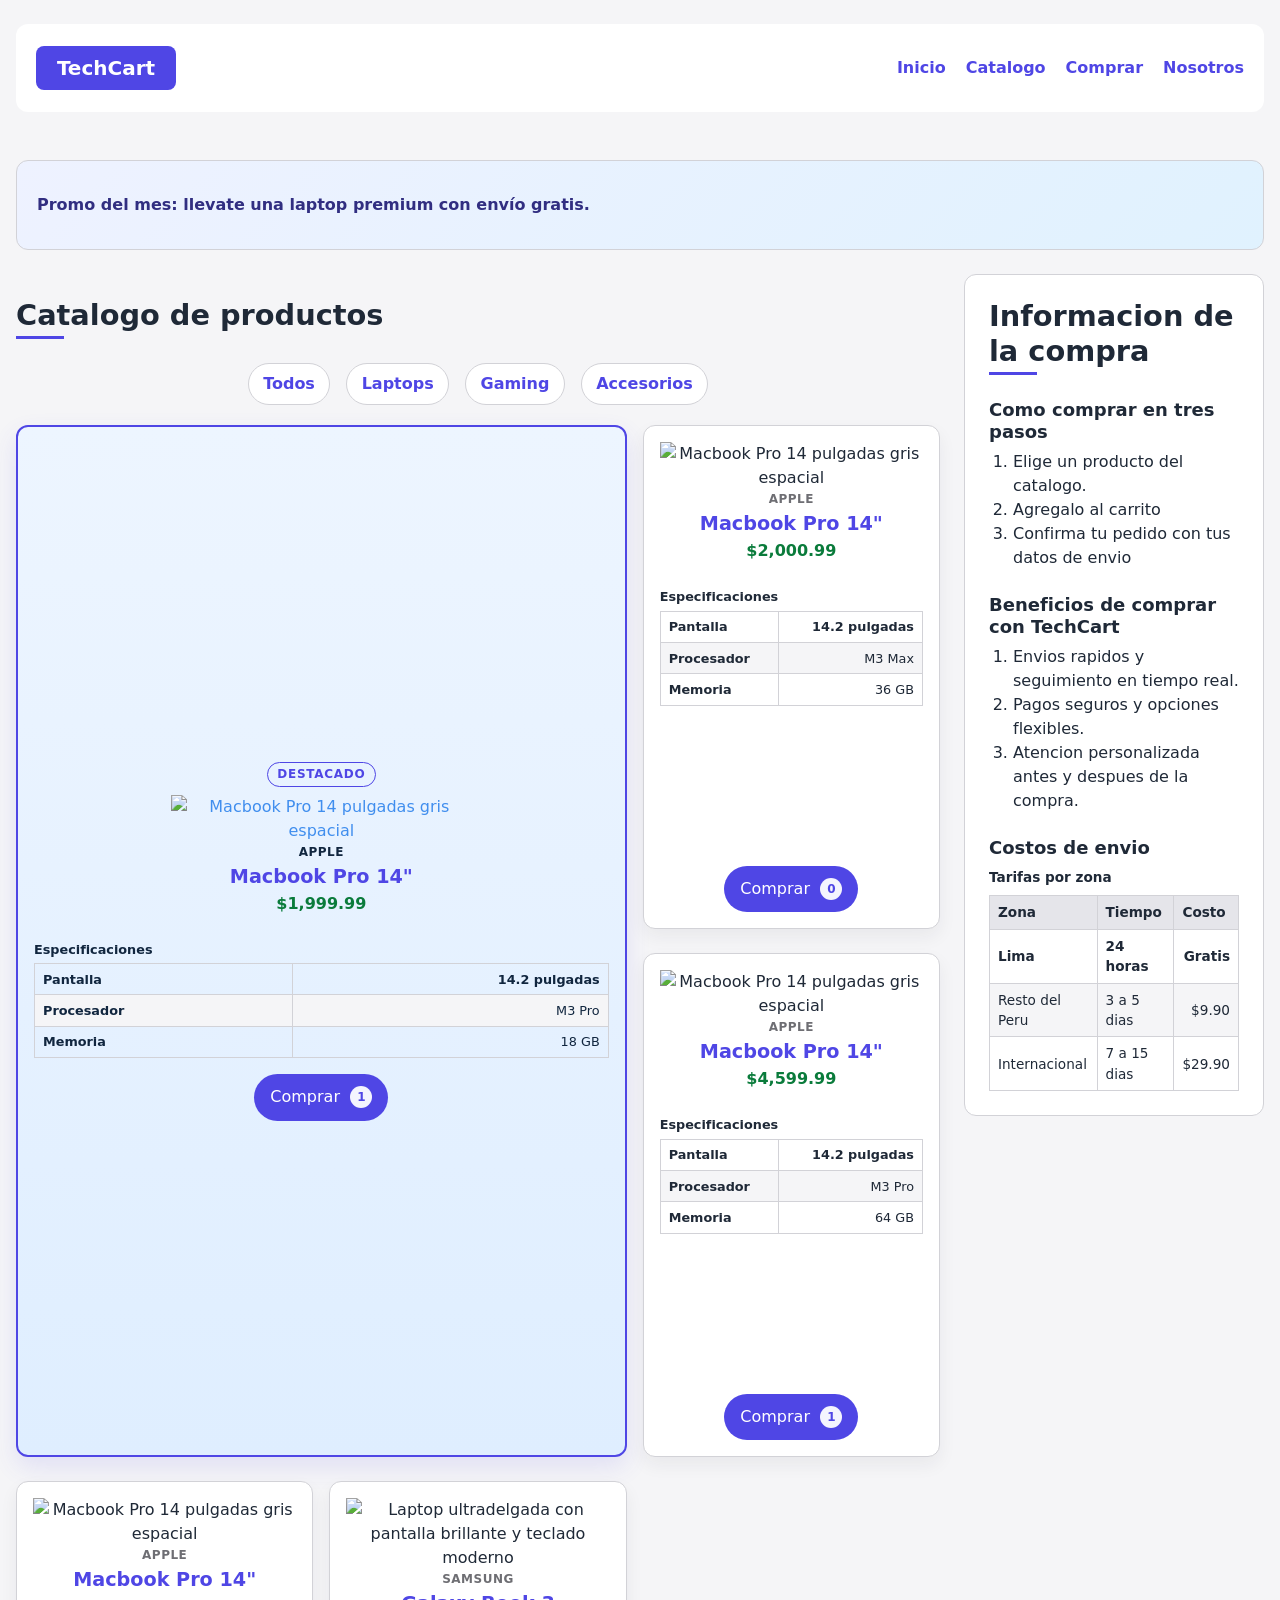
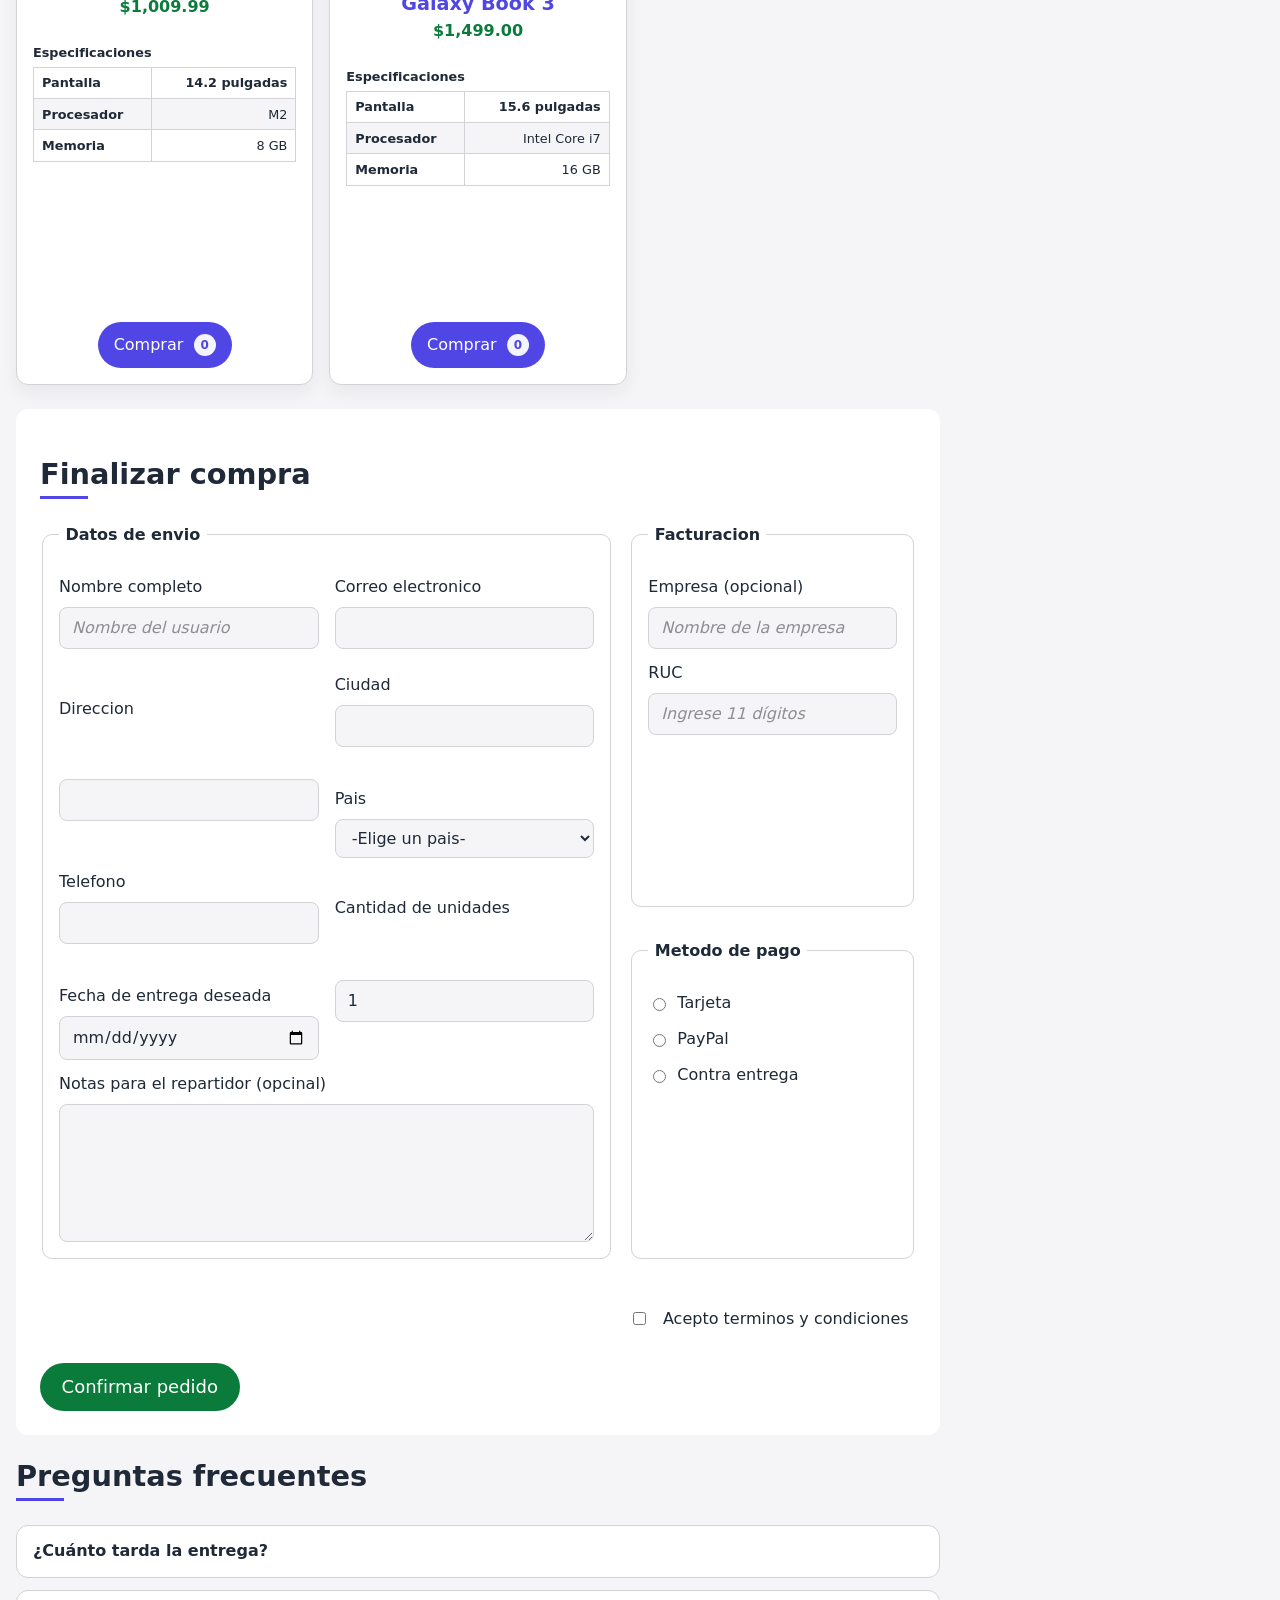
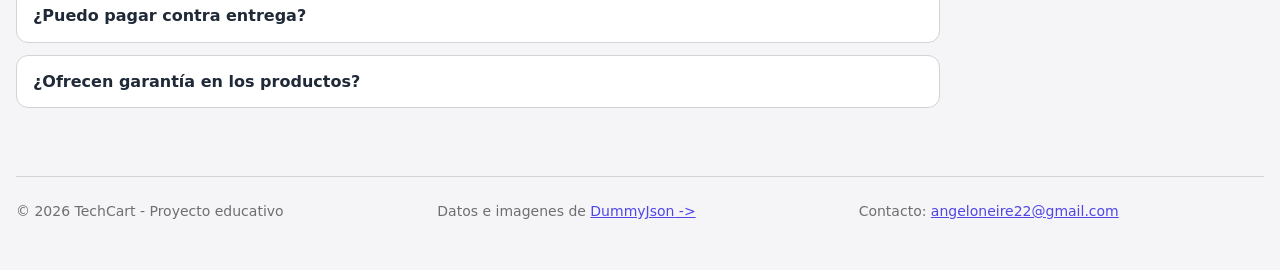
==== index.html @ 9864bbbe "Segundo cambio de Yair" ====
<!DOCTYPE html> <!--html v5-->
<html lang="es">
<head>
    <meta charset="UTF-8"/>
    <meta name="viewport" content="width=device-width, initial-scale=1.0"/>
    <title>TechCart - Tienda electrónica</title>
    <link rel="stylesheet" href="./css/styles.css">
</head>
<body>
    <!-- ENCABEZADO -->
    <header>
        <h1>TechCart</h1>
        <nav aria-label="Principal">
            <ul>
                <li><a href="index.html">Inicio</a></li>
                <li><a href="#catalogo">Catalogo</a></li>
                <li><a href="#compra">Comprar</a></li>
                <li><a href="nosotros.html">Nosotros</a></li>
            </ul>
        </nav>
    </header>

    <section class="promo" aria-label="Promoción">
        <p>Promo del mes: llevate una laptop premium con envío gratis.</p>
    </section>

    <!-- CONTENIDO PRINCIPAL -->
    <main>
        <section id="catalogo">
            <h2>Catalogo de productos</h2>
            <nav class="categorias" aria-label="Categorías del catálogo">
                <ul>
                    <li><a href="#">Todos</a></li>
                    <li><a href="#">Laptops</a></li>
                    <li><a href="#">Gaming</a></li>
                    <li><a href="#">Accesorios</a></li>
                </ul>
            </nav>
            <div class="productos">
                <article class="destacado">
                    <figure>
                        <img src="https://www.appleperu.pe/wp-content/uploads/macbook-pro-retina.jpg" alt="Macbook Pro 14 pulgadas gris espacial" width="200"/>
                        <figcaption>Apple</figcaption>
                    </figure>
                    <h3 class="titulo">Macbook Pro 14"</h3>
                    <p><strong>$1,999.99</strong></p>
                    <table class="especificaciones">
                        <caption>Especificaciones</caption>
                        <tbody>
                            <tr><th scope="row">Pantalla</th><td>14.2 pulgadas</td></tr>
                            <tr><th scope="row">Procesador</th><td>M3 Pro</td></tr>
                            <tr><th scope="row">Memoria</th><td>18 GB</td></tr>
                        </tbody>
                    </table>
                    <button type="button" class="comprar-btn"><span>Comprar</span><span class="contador" aria-label="Cantidad de productos">1</span></button>
                </article>
                <article>
                    <figure>
                        <img src="https://encrypted-tbn1.gstatic.com/shopping?q=tbn:ANd9GcS1eCKck5yyiDW08v0Uuzc-LssM4iJC3ttkPCbGSW-JpuJpH_OtZoalXeRYyit1DX0tDM9PaF0aedQP_PSy8K1kUc2Un-b1pr0I8YTPaokJFTWsc5nwQYzluZwKWMaS0CKHa9SD7XUSLw&usqp=CAc" alt="Macbook Pro 14 pulgadas gris espacial" width="200"/>
                        <figcaption>Apple</figcaption>
                    </figure>
                    <h3 class="titulo">Macbook Pro 14"</h3>
                    <p><strong>$2,000.99</strong></p>
                    <table class="especificaciones">
                        <caption>Especificaciones</caption>
                        <tbody>
                            <tr><th scope="row">Pantalla</th><td>14.2 pulgadas</td></tr>
                            <tr><th scope="row">Procesador</th><td>M3 Max</td></tr>
                            <tr><th scope="row">Memoria</th><td>36 GB</td></tr>
                        </tbody>
                    </table>
                    <button type="button" class="comprar-btn"><span>Comprar</span><span class="contador" aria-label="Cantidad de productos">0</span></button>
                </article>
                <article>
                    <figure>
                        <img src="https://cdsassets.apple.com/live/SZLF0YNV/images/sp/111902_mbp14-silver2.png" alt="Macbook Pro 14 pulgadas gris espacial" width="200"/>
                        <figcaption>Apple</figcaption>
                    </figure>
                    <h3 class="titulo">Macbook Pro 14"</h3>
                    <p><strong>$4,599.99</strong></p>
                    <table class="especificaciones">
                        <caption>Especificaciones</caption>
                        <tbody>
                            <tr><th scope="row">Pantalla</th><td>14.2 pulgadas</td></tr>
                            <tr><th scope="row">Procesador</th><td>M3 Pro</td></tr>
                            <tr><th scope="row">Memoria</th><td>64 GB</td></tr>
                        </tbody>
                    </table>
                    <button type="button" class="comprar-btn"><span>Comprar</span><span class="contador" aria-label="Cantidad de productos">1</span></button>
                </article>
                <article>
                    <figure>
                        <img src="https://www.appleperu.pe/wp-content/uploads/1990-1.jpg" alt="Macbook Pro 14 pulgadas gris espacial" width="200"/>
                        <figcaption>Apple</figcaption>
                    </figure>
                    <h3 class="titulo">Macbook Pro 14"</h3>
                    <p><strong>$1,009.99</strong></p>
                    <table class="especificaciones">
                        <caption>Especificaciones</caption>
                        <tbody>
                            <tr><th scope="row">Pantalla</th><td>14.2 pulgadas</td></tr>
                            <tr><th scope="row">Procesador</th><td>M2</td></tr>
                            <tr><th scope="row">Memoria</th><td>8 GB</td></tr>
                        </tbody>
                    </table>
                    <button type="button" class="comprar-btn"><span>Comprar</span><span class="contador" aria-label="Cantidad de productos">0</span></button>
                </article>

                <article>
                    <figure>
                        <img src="https://images.unsplash.com/photo-1517336714731-489689fd1ca8?auto=format&fit=crop&w=800&q=80" alt="Laptop ultradelgada con pantalla brillante y teclado moderno" width="200"/>
                        <figcaption>Samsung</figcaption>
                    </figure>
                    <h3 class="titulo">Galaxy Book 3</h3>
                    <p><strong>$1,499.00</strong></p>
                    <table class="especificaciones">
                        <caption>Especificaciones</caption>
                        <tbody>
                            <tr><th scope="row">Pantalla</th><td>15.6 pulgadas</td></tr>
                            <tr><th scope="row">Procesador</th><td>Intel Core i7</td></tr>
                            <tr><th scope="row">Memoria</th><td>16 GB</td></tr>
                        </tbody>
                    </table>
                    <button type="button" class="comprar-btn"><span>Comprar</span><span class="contador" aria-label="Cantidad de productos">0</span></button>
                </article>
            </div>
        </section>
        <section id="compra">
            <h2>Finalizar compra</h2>
            <form action="">
                <fieldset class="envio">
                    <legend>Datos de envio</legend>
                    <p>
                        <label for="nombre">Nombre completo</label><br/>
                        <input type="text" id="nombre" name="nombre" required minlength="3" autocomplete="name" placeholder="Nombre del usuario">
                    </p>
                    <p>
                        <label for="email">Correo electronico</label><br/>
                        <input type="email" id="email" name="email" required autocomplete="email">
                    </p>
                    <p>
                        <label for="direccion">Direccion</label><br/>
                        <input type="text" id="direccion" name="direccion" required minlength="5" autocomplete="address-line1">
                    </p>
                    <div class="fila">
                        <p>
                            <label for="ciudad">Ciudad</label><br/>
                            <input type="text" id="ciudad" name="ciudad" list="ciudades" required autocomplete="address-level2">
                            <datalist id="ciudades">
                                <option value="Lima"></option>
                                <option value="Bogota"></option>
                                <option value="Ciudade de Mexico"></option>
                                <option value="Buenos Aires"></option>
                                <option value="Madrid"></option>
                            </datalist>
                        </p>
                        <p>
                            <label for="pais">Pais</label><br/>
                            <select name="pais" id="pais" required>
                                <option value="">-Elige un pais-</option>
                                <optgroup label="América">
                                    <option value="pe">Peru</option>
                                    <option value="co">Colombia</option>
                                    <option value="mx">Mexico</option>
                                    <option value="ar">Argentina</option>
                                </optgroup>
                                <optgroup label="Europa">
                                    <option value="es">Espana</option>
                                </optgroup>
                            </select>
                        </p>
                    </div>
                    <div class="fila">
                        <p>
                            <label for="telefono">Telefono</label><br/>
                            <input type="tel" id="telefono" pattern="[0-9]{7,}" title="Solo numeros, al menos 7 digitos" autocomplete="tel">
                        </p>
                        <p>
                            <label for="fecha">Fecha de entrega deseada</label><br/>
                            <input type="date" id="fecha" name="fecha">
                        </p>
                    </div>
                    <p>
                        <label for="cantidad">Cantidad de unidades</label>
                        <input type="number" id="cantidad" name="cantidad" min="1" max="10" step="1" value="1" required>
                    </p>
                    <p class="campo-ancho">
                        <label for="notas">Notas para el repartidor (opcinal)</label>
                        <textarea name="notas" id="notas" rows="5" maxlength="200"></textarea>
                    </p>
                </fieldset>

                <fieldset>
                    <legend>Facturacion</legend>
                    <p>
                        <label for="empresa">Empresa (opcional)</label><br/>
                        <input type="text" id="empresa" name="empresa" placeholder="Nombre de la empresa">
                    </p>
                    <p>
                        <label for="ruc">RUC</label><br/>
                        <input type="text" id="ruc" name="ruc" pattern="[0-9]{11}" title="El RUC debe tener 11 dígitos" inputmode="numeric" placeholder="Ingrese 11 dígitos">
                    </p>
                </fieldset>

                <fieldset>
                    <legend>Metodo de pago</legend>
                    <p>
                        <input type="radio" id="pago-tarjeta" name="pago" value="tarjeta" required>
                        <label for="pago-tarjeta">Tarjeta</label>
                    </p>
                    <p>
                        <input type="radio" id="pago-paypal" name="pago" value="paypal">
                        <label for="pago-paypal">PayPal</label>
                    </p>
                    <p>
                        <input type="radio" id="pago-contra" name="pago" value="contraentrega">
                        <label for="pago-contra">Contra entrega</label>
                    </p>
                </fieldset>
                <p>
                    <input type="checkbox" id="terminos" name="terminos" required>
                    <label for="terminos">Acepto terminos y condiciones</label>
                </p>
                <button type="submit">Confirmar pedido</button>
            </form>
        </section>

        <section id="faq" aria-labelledby="faq-titulo">
            <h2 id="faq-titulo">Preguntas frecuentes</h2>
            <details>
                <summary>¿Cuánto tarda la entrega?</summary>
                <p>En Lima, la entrega suele realizarse en 24 a 48 horas hábiles; en provincias, el tiempo puede variar entre 3 y 7 días según la zona.</p>
            </details>
            <details>
                <summary>¿Puedo pagar contra entrega?</summary>
                <p>Sí, el pago contra entrega está disponible para determinadas zonas y montos, siempre que la compra cumpla con nuestras condiciones de seguridad.</p>
            </details>
            <details>
                <summary>¿Ofrecen garantía en los productos?</summary>
                <p>Todos nuestros productos cuentan con garantía del fabricante y, en algunos casos, una cobertura adicional del vendedor según el modelo.</p>
            </details>
        </section>
    </main>
    <aside>
        <h2>Informacion de la compra</h2>
        <h3>Como comprar en tres pasos</h3>
        <ol>
            <li>Elige un producto del catalogo.</li>
            <li>Agregalo al carrito</li>
            <li>Confirma tu pedido con tus datos de envio</li>
        </ol>

        <h3>Beneficios de comprar con TechCart</h3>
        <ol>
            <li>Envios rapidos y seguimiento en tiempo real.</li>
            <li>Pagos seguros y opciones flexibles.</li>
            <li>Atencion personalizada antes y despues de la compra.</li>
        </ol>

        <h3>Costos de envio</h3>
        <table>
            <caption>Tarifas por zona</caption>
            <thead>
                <tr>
                    <th>Zona</th>
                    <th>Tiempo</th>
                    <th>Costo</th>
                </tr>
            </thead>
            <tbody>
                <tr>
                    <td>Lima</td>
                    <td>24 horas</td>
                    <td>Gratis</td>
                </tr>
                <tr>
                    <td>Resto del Peru</td>
                    <td>3 a 5 dias</td>
                    <td>$9.90</td>
                </tr>
                <tr>
                    <td>Internacional</td>
                    <td>7 a 15 dias</td>
                    <td>$29.90</td>
                </tr>
            </tbody>
        </table>
    </aside>
    <!-- Footer -->
    <footer class="site-footer">
        <div class="footer-brand">
            <p>&copy; 2026 TechCart - Proyecto educativo</p>
        </div>
        <div class="footer-links">
            <p>Datos e imagenes de <a href="https://dummyjson.com" target="_blank" rel="noopener">DummyJson</a></p>
        </div>
        <div class="footer-contact">
            <address>Contacto: <a href="mailto:angeloneire22@gmail.com">angeloneire22@gmail.com</a></address>
        </div>
    </footer>
</body>
</html>
---- css/styles.css ----
:root{
    color-scheme: light dark;

    --marca: #4f46e5;   /* color de acento propio */
    --sobre-marca: #fff;
    --exito: hsl(146 85% 26%);
    --error: #c0392b;
    --fondo: #f5f5f7;
    --fondo-suave: #e5e5ea;
    --tarjeta: #fff;
    --resalte: #1d1d1f;
    --texto: #1f2937;
    --texto-suave: #6e6e73;
    --borde: #d2d2d7;

    --radio: 12px;
    --espacio: 1rem;
    --fuente : system-ui, -apple-system, "Segoe UI", Roboto, san-serif;
}
@media (prefers-color-scheme: dark) {
    :root{
        --marca: #7c7cff;
        --sobre-marca: #0b1220;
        --exito: #30d158;
        --error : #ff8b5e;
        --fondo: #111114;
        --fondo-suave: #2c2c2e;
        --tarjeta : #1d1d1f;
        --resalte: #0e2439;
        --texto: #f5f5f7;
        --texto-suave: #a1a1a6;
        --borde: #3a3a3c;
    }
}
/* TIPO */
header{
    display: flex;
    flex-direction: column;
    align-items: center;
    background-color: var(--tarjeta);
    padding: 1rem 1.25rem;
    border-radius: 12px;
    margin-bottom: 1.5rem;
    gap: 16px;
}
/* id ? no, clase ? no, selector -> Si, tenemos header-h1 */
header h1 {
    display: flex;
    flex-flow: row wrap;
    justify-content: center;
    align-items: center ;
    width: 140px;
    height: 44px;
    background-color: var(--marca);
    color: var(--sobre-marca);
    border-radius: 8px;
    font-size: 20px;
    margin: 0;
}
aside{
    display: flex;
    flex-direction: column;
    align-items: stretch;
    gap: 8px;
    background-color: var(--tarjeta);
    border: 1px solid var(--borde);
    border-radius: 12px;
    padding: 1.5rem;
    overflow-x: auto;
}
aside h2, aside h3, aside ol {margin: 0;}
aside h3 {margin-top: 16px;}
/* aside h2::after {
    margin-left: auto;
    margin-right: auto;
} */
aside ol{
    padding-left: 1.5rem;
}
aside table{
    font-size: 0.85rem;
}
aside th, aside td{
    padding: 6px 8px;
}
table{
    width: 100%;
    border-collapse: collapse;
    caption-side: top;
}
.especificaciones {
    margin-top: 0.75rem;
    font-size: 0.8rem;
}
.especificaciones caption {
    text-align: left;
    margin-bottom: 0.25rem;
}
.especificaciones th,
.especificaciones td {
    padding: 0.35rem 0.5rem;
}
.especificaciones th {
    width: 45%;
    background-color: transparent;
}
caption{
    font-weight: 600;
    text-align: left;
    margin-bottom: 0.5rem;
}
tr:first-child td {
    font-weight: 700;
}
 td:last-child {
    text-align: right;
}
th, td {
    border: 1px solid var(--borde);
    padding: 0.5rem 0.75rem;
    text-align: left;
}
th {
    background-color: var(--fondo-suave);
}
body {
    font-family: system-ui, -apple-system, "Segoe UI", Roboto, san-serif;
    line-height: 1.5;
    color: var(--texto);
    background-color: var(--fondo);
    box-sizing: border-box;
    max-width: 1100px;
    margin-inline: auto; 
    padding: var(--espacio);
    display: grid;
    grid-template-columns: minmax(0, 1fr);
    grid-template-areas: 
        "cabecera"
        "promo"
        "contenido"
        "lateral"
        "pie";
    grid-auto-rows: auto auto 1fr auto auto;
    gap: 24px;
    min-height: 100vh;
}
/* id -> clase -> etiqueta (1) */
h1 { color: var(--marca); font-size: 2.2rem;} 
h2{ font-size: clamp(1.4rem, 1rem + 1.2vw, 1.8rem);}
h2::after{
    content: "";
    display: block;
    width: 3rem;
    height: 3px;
    background-color: var(--marca);
    margin-top: 0.25rem;
}
h3{font-size: 1.125rem;}
#catalogo h3 { color: #2c3e50; }
#catalogo .titulo { font-size: 1.2rem; color: var(--marca); }
h1,h2,h3 {line-height: 1.2;} 
figcaption{
    font-size: 0.75rem; 
    font-weight: 600;
    color: rgb(110, 110, 115);
    text-transform: uppercase;
    letter-spacing: 0.04em;
}
article{
    /* 0 : no crece, 0 : no se enconge, 200px de base */
    /* flex: 0 0 200px;  */
    display: flex;
    flex-direction: column;
    text-align: center; 
    background-color: var(--tarjeta);
    border: 1px solid var(--borde);
    border-radius: 12px;
    padding: 1rem;
    min-height: 470px;
    transition: transform 0.25s ease, box-shadow 0.25s ease, border-color 0.25s ease;
    box-shadow: 0 8px 18px rgba(31, 41, 55, 0.06);
}
.categorias {
    margin-bottom: 1.25rem;
}
.categorias ul {
    list-style: none;
    padding: 0;
    margin: 0;
    display: flex;
    justify-content: center;
    align-items: center;
    flex-wrap: wrap;
    gap: 0.75rem 1rem;
}
.categorias li {
    display: flex;
}
.categorias a {
    text-decoration: none;
    background: var(--tarjeta);
    border: 1px solid var(--borde);
    border-radius: 999px;
    padding: 0.5rem 0.9rem;
    font-weight: 600;
}

article:not(.destacado):hover {
    transform: translateY(-4px);
    box-shadow: 0 14px 28px rgba(79, 70, 229, 0.12);
    border-color: rgba(79, 70, 229, 0.45);
}
article img {
    height: auto;
    aspect-ratio: 1;
    object-fit: contain;
}
article button {
    margin-top: auto;
    align-self: center;
}
article h3 {
    margin: 0.25rem 0;
}
article p {
    margin: 0 0 0.75rem;
}
a {color: var(--marca);}
strong {color : var(--exito);}
button{
    background-color: var(--marca);
    color: var(--sobre-marca);
    cursor: pointer;
    border: 0;
    border-radius: 999px;
    padding: 0.6em 1.2em;
    transition: transform 1s ease, filter 2s ease;
}
.comprar-btn {
    display: inline-flex;
    align-items: center;
    justify-content: center;
    gap: 0.65rem;
    padding: 0.7rem 1rem;
}
.comprar-btn .contador {
    width: 22px;
    height: 22px;
    border-radius: 50%;
    display: inline-flex;
    align-items: center;
    justify-content: center;
    background: rgba(255, 255, 255, 0.94);
    color: var(--marca);
    font-size: 0.75rem;
    font-weight: 700;
    line-height: 1;
    opacity: 1;
    visibility: visible;
    transform: scale(1);
    transition: opacity 0.2s ease, transform 0.2s ease, visibility 0.2s ease;
}
.comprar-btn .contador.visible {
    opacity: 1;
    visibility: visible;
    transform: scale(1.08);
}

/* ID */
#compra{
    background-color: var(--tarjeta);
    border-radius: 12px;
    padding: 1.5rem;
    margin-top: 24px;
}
#compra p {
    display: flex;
    flex-direction: row;
    gap: 8px;
    /* modifica el eje vertical */
    align-items: center;
    flex-wrap: wrap;
}
#compra br {
    display: none;
}
#compra fieldset label {
    flex: 0 0 180px;
}
.fila {
    display: flex;
    gap: 1rem;
    flex-wrap: wrap;
}
.fila > p {
    flex: 1 1 220px;
    margin: 0.75rem 0;
}
fieldset{
    --radio: 8px;
    border: 1px solid var(--borde);
    border-radius: 10px;
    padding: 1rem;
    margin-bottom: 1rem;
}
fieldset p{
    margin: 0.75rem 0;
}
fieldset p:last-child{
    margin-bottom: 0;
}
fieldset label {
    display: block;
}
input[type="radio"] + label,
input[type="checkbox"] + label {
    display: inline;
}
textarea {
    resize: vertical;
}
legend {
    font-weight: 600;
    padding: 0 0.4rem;
}
#compra input,
#compra select,
#compra textarea {
    flex: 0 1 320px;
    min-width: 0;
    padding: 0.5rem 0.75rem;
    border: 1px solid var(--borde);
    border-radius: var(--radio);
    background-color: var(--fondo);
    color: var(--texto);
}
#compra input[type="radio"], 
#compra input[type="checkbox"] {
    flex: 0 0 auto;
}
#compra[type="radio"] + label,
#compra [type="checkbox"] + label {
    margin-left: 0.35rem;
}
#compra input:user-invalid,
#compra select:user-invalid,
#compra textarea:user-invalid {
    border-color: var(--error);
}
/* DESCENDIENTE E HIJO DIRECTO */
nav > ul {
    list-style: none; 
    padding: 0; 
    display: flex;
    /* horizontal y 20 pixeles verticales gap : 10px 20px */
    gap: 20px; 
}

nav a {text-decoration: none; font-weight: 600;}
/* ATRIBUTO */
button[type="submit"]{background-color: var(--exito); font-size: 1.125rem;}


details {
    background-color: var(--tarjeta);
    border: 1px solid var(--borde);
    border-radius: 12px;
    padding: 0.85rem 1rem;
    margin-bottom: 0.75rem;
}
summary {
    cursor: pointer;
    font-weight: 600;
    list-style: none;
}
summary::-webkit-details-marker {
    display: none;
}
details p {
    margin: 0.75rem 0 0;
}

/* PSEUDO-CLASES */

nav a:hover{
    text-decoration: underline;
}
button:hover{
    filter: brightness(1.1);
}
tbody tr:nth-child(even) {
    background-color: var(--fondo);
}
tbody tr:hover{
    background-color: rgba(79, 70, 229, 0.08);
}
a:focus-visible,
button:focus-visible,
select:focus-visible,
input:focus-visible,
textarea:focus-visible{
    outline: 3px solid var(--marca);
    outline-offset: 2px;
}
button:hover,
button:focus-visible {
    filter: brightness(1.8);
    transform: translateY(10px);
}
button:active{
    transform: translateY(0) scale(1.25);
}
::placeholder { 
    color: #8e8e93;
    font-style: italic;
}
.destacado::before {
    content: "Destacado";
    align-self: center;
    display: inline-block;
    color: var(--marca);
    font-size: 0.75rem;
    font-weight: 700;
    text-transform: uppercase;
    letter-spacing: 0.06em;
    border: 1px solid var(--marca);
    border-radius: 999px;
    padding: 0.15rem 0.6rem;
    margin-bottom: 0.5rem;
}
a[target="_blank"]::after{
    content: " ->";
}

/* Herencia */
input, select, textarea, button{
    font: inherit
}
figure{
    margin: 0 0 0 0;
}

.destacado {
    background: linear-gradient(180deg, #edf5ff 0%, #dfeeff 100%);
    border-color: var(--marca);
    border-width: 2px;
    justify-content: center;
    color: #408eee;
    box-shadow: 0 10px 24px rgba(79, 70, 229, 0.12);
    min-height: 470px;
}
.destacado h3,
.destacado p,
.destacado th,
.destacado td,
.destacado caption,
.destacado figcaption {
    color: #11263f;
}
.destacado h3 {
    font-size: 1.35rem;
}
.destacado img {
    width: 100%;
    max-width: 300px;
}
.destacado button{
    margin-top: 16px;
    font-size: 1rem;
}
footer {
    display: flex;
    flex-wrap: wrap;
    align-items: flex-start;
    gap: 16px;
    margin-top: 2rem;
    padding: 1.5rem 0;
    border-top: 1px solid var(--borde);
    text-align: left;
    color: var(--texto-suave);
    font-size: 0.875rem;
}
.site-footer > div {
    flex: 1 1 200px;
}
footer p,
footer address {
    margin: 0;
}
footer address{
    font-style: normal;
}
.productos{
    display: grid;
    grid-template-columns: repeat(auto-fit, minmax(200px, 1fr));
    justify-items: stretch;
    gap: 24px 16px;
}
.destacado {
    grid-column: span 2;
}
@media (max-width: 64em) {
    .productos {
        grid-template-columns: repeat(2, minmax(180px, 1fr));
    }
}
@media (max-width: 42em) {
    .productos {
        grid-template-columns: 1fr;
    }
    .destacado {
        grid-column: auto;
    }
}
header{grid-area: cabecera;}
.promo{grid-area: promo; background: linear-gradient(135deg, #eef2ff, #e0f2fe); border: 1px solid var(--borde); border-radius: 12px; padding: 1rem 1.25rem; font-weight: 700; color: #312e81;}
main{grid-area: contenido;}
aside{grid-area: lateral; align-self: start;}
footer{grid-area: pie;}
.envio{
    display: grid;
    grid-template-columns: 1fr;
    gap: 0 16px;
}
#compra .envio label,
#compra .envio input,
#compra .envio select,
#compra .envio textarea {
    flex-basis: 100%;
}
.campo-ancho { 
    grid-column: 1/-1;
}

@media(min-width: 48em) {
    header {
        flex-direction: row;
        justify-content: space-between;
        align-items: center;
    }
    .productos {
        grid-auto-rows: 1fr;
        grid-template-columns: repeat(3, minmax(210px, 1fr));
    }
    .destacado,
    .col-2 {
        grid-column: span 2;
        grid-row: span 2;
    }
    .envio {
        grid-template-columns: 1fr 1fr;
    }
}
@media(min-width : 64em) {
    body {
        grid-template-columns: minmax(0, 1fr) 300px;
        grid-template-areas: 
        "cabecera cabecera"
        "promo promo"
        "contenido lateral"
        "pie pie";
        grid-template-rows: auto auto 1fr auto;
    }
    #compra form {
        display: grid;
        grid-template-columns: 2fr 1fr;
        gap: 1rem;
    }
    #compra .envio {
        grid-column: 1;
        grid-row: 1 / 3;
    }
    #compra form > fieldset:nth-of-type(2) {
        grid-column: 2;
    }
    #compra form > fieldset:nth-of-type(3) {
        grid-column: 2;
    }
    #compra form > p:last-of-type {
        grid-column: 2;
    }
    #compra form > button[type="submit"] {
        grid-column: 1 / -1;
        justify-self: start;
    }
    .site-footer {
        display: grid;
        grid-template-columns: repeat(3, minmax(0, 1fr));
        gap: 1rem;
    }
}
@media (max-width: 47.99em) {
    .site-footer {
        grid-template-columns: 1fr;
    }
}
@media (min-width: 75em) {
    body {
        max-width: 1280px;
    }
}
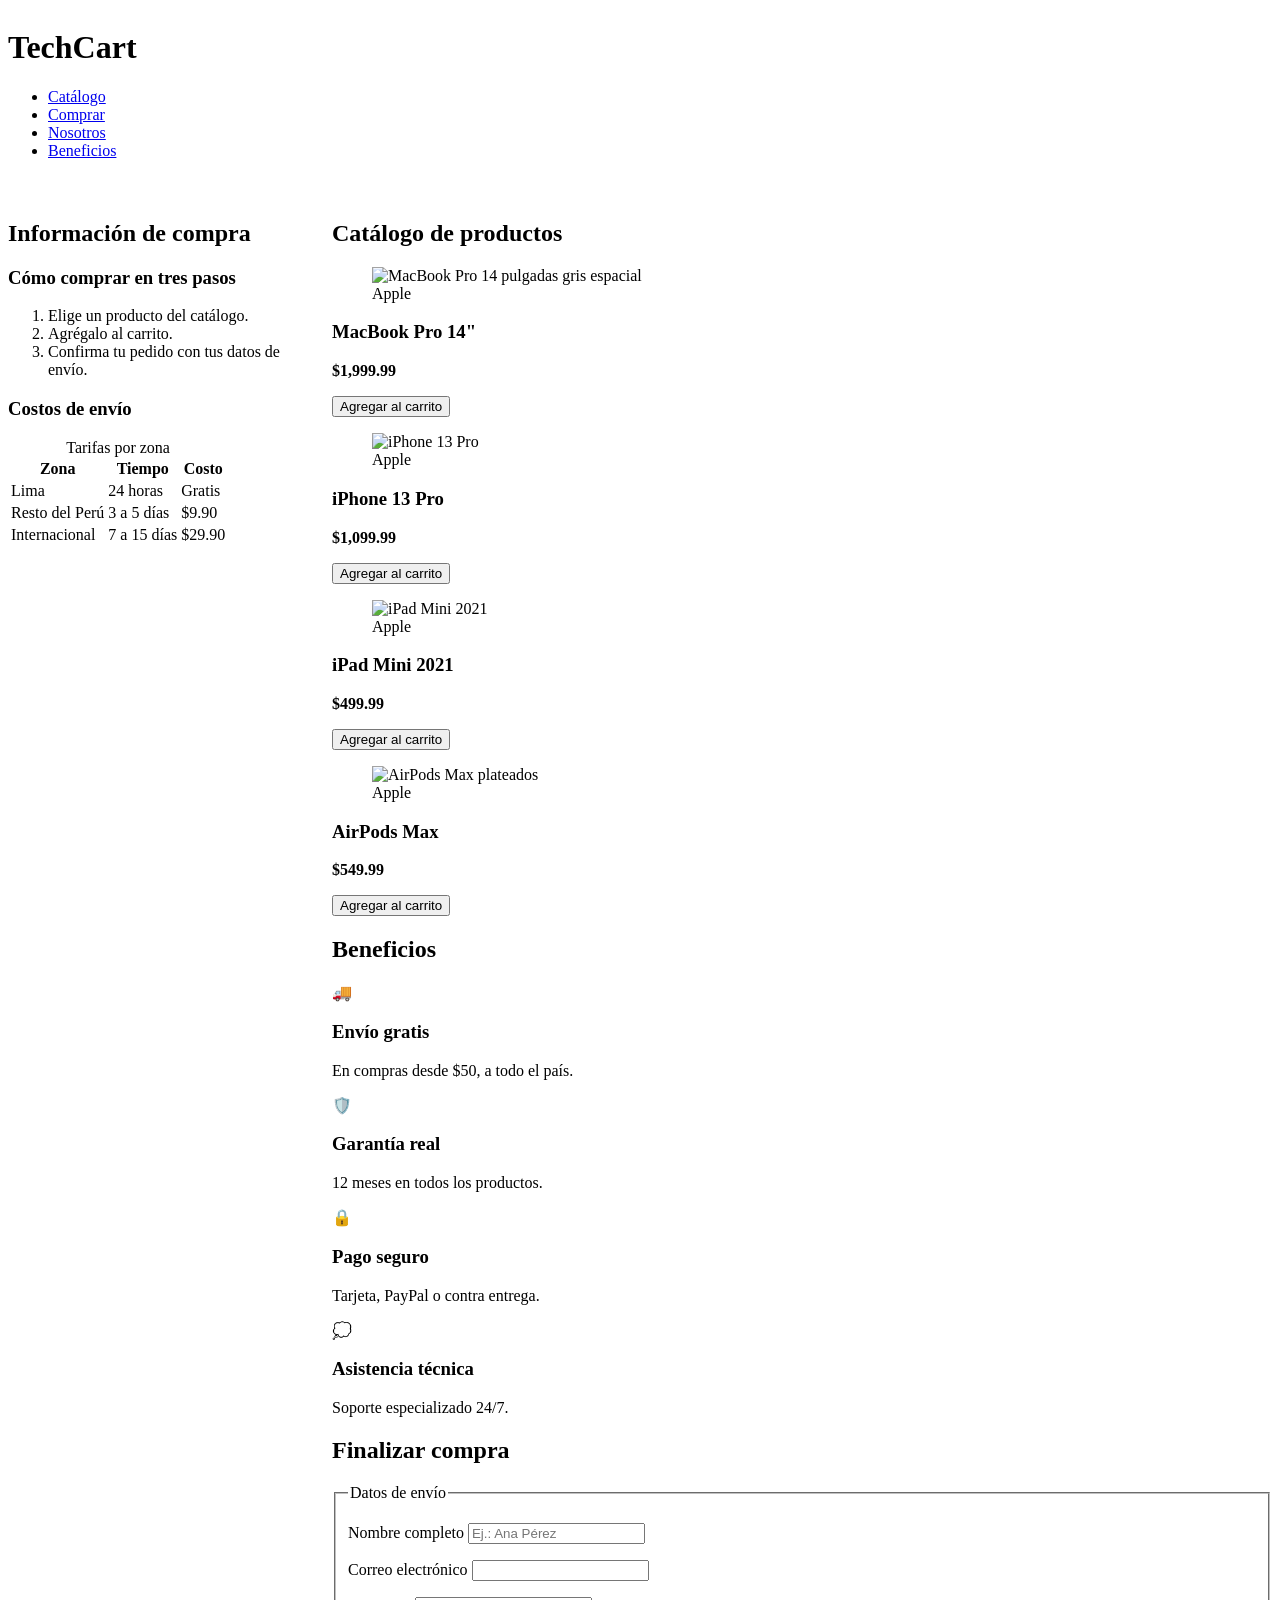
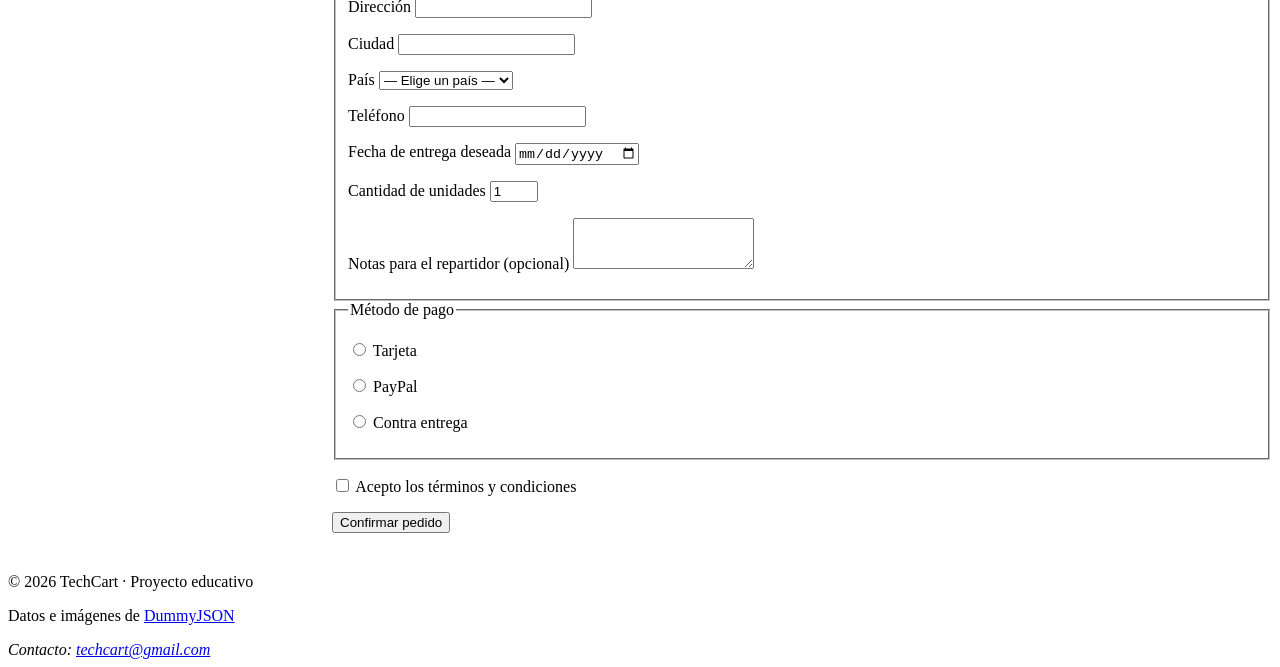
==== commit 8ffd88b0: "tarea 5" ====
--- a/index.html
+++ b/index.html
@@ -1,302 +1,370 @@
-<!DOCTYPE html> <!--html v5-->
+<!DOCTYPE html>
 <html lang="es">
 <head>
-    <meta charset="UTF-8"/>
-    <meta name="viewport" content="width=device-width, initial-scale=1.0"/>
-    <title>TechCart - Tienda electrónica</title>
-    <link rel="stylesheet" href="./css/styles.css">
+  <meta charset="UTF-8" />
+  <meta name="viewport" content="width=device-width, initial-scale=1.0" />
+  <title>TechCart — Tienda de electrónica</title>
+
+  <link rel="stylesheet" href="./css/styles.css" />
+
+  <script src="https://cdn.jsdelivr.net/npm/@tailwindcss/browser@4"></script>
+  <script defer src="./js/main.js"></script>
+  <style type="text/tailwindcss">
+
+    @theme {
+
+      --color-marca:        #0066cc;
+      --color-sobre-marca:  #fff;
+      --color-exito:        hsl(146 85% 26%);
+      --color-error:        #c0392b;
+      --color-fondo:        #f5f5f7;
+      --color-fondo-suave:  #e5e5ea;
+      --color-tarjeta:      #fff;
+      --color-resalte:      #e8f1fb;
+      --color-texto:        #1d1d1f;
+      --color-texto-suave:  #6e6e73;
+      --color-borde:        #d2d2d7;
+
+      --radius-tarjeta: 12px;
+
+      --font-sans: system-ui, -apple-system, "Segoe UI", Roboto, sans-serif;
+
+      --text-seccion: clamp(1.25rem, 1rem + 1.2vw, 1.5rem);
+
+      --animate-aparecer: aparecer 0.5s ease-out backwards;
+      --animate-latido:   latido 1.6s ease-in-out infinite alternate;
+
+      --breakpoint-monitor: 75rem;
+
+      --container-pagina: 1100px;
+      --container-ancha:  1280px;
+    }
+
+    @media (prefers-color-scheme: dark) {
+      :root {
+        --color-marca:        #3d9bff;
+        --color-sobre-marca:  #0b1220;
+        --color-exito:        #30d158;
+        --color-error:        #ff6b5e;
+        --color-fondo:        #111114;
+        --color-fondo-suave:  #2c2c2e;
+        --color-tarjeta:      #1d1d1f;
+        --color-resalte:      #0e2439;
+        --color-texto:        #f5f5f7;
+        --color-texto-suave:  #a1a1a6;
+        --color-borde:        #3a3a3c;
+      }
+    }
+
+    @layer components {
+
+      .tarjeta {
+        @apply bg-tarjeta border border-borde rounded-tarjeta p-4;
+      }
+
+      .boton {
+        @apply bg-marca text-sobre-marca cursor-pointer rounded-full px-[1.2em] py-[0.6em] transition-[transform,filter] duration-150 hover:brightness-110 hover:-translate-y-px
+               focus-visible:brightness-110 focus-visible:-translate-y-px active:translate-y-0 active:scale-95 focus-visible:outline-3 focus-visible:outline-marca focus-visible:outline-offset-2
+               motion-reduce:transition-none;
+      }
+
+      .campo {
+        @apply basis-full min-w-0 px-3 py-2 border border-borde rounded-lg bg-fondo text-texto placeholder:text-texto-suave placeholder:italic user-invalid:border-error
+               focus-visible:outline-3 focus-visible:outline-marca focus-visible:outline-offset-2;
+      }
+
+      .titulo-seccion {
+        @apply text-seccion leading-tight after:content-[''] after:block after:w-12 after:h-[3px] after:bg-marca after:mt-1;
+      }
+      .celda-resaltada {
+        @apply bg-resalte;
+      }
+    }
+  </style>
 </head>
-<body>
-    <!-- ENCABEZADO -->
-    <header>
-        <h1>TechCart</h1>
-        <nav aria-label="Principal">
-            <ul>
-                <li><a href="index.html">Inicio</a></li>
-                <li><a href="#catalogo">Catalogo</a></li>
-                <li><a href="#compra">Comprar</a></li>
-                <li><a href="nosotros.html">Nosotros</a></li>
-            </ul>
-        </nav>
-    </header>
-
-    <section class="promo" aria-label="Promoción">
-        <p>Promo del mes: llevate una laptop premium con envío gratis.</p>
+
+<body class="bg-fondo text-texto max-w-pagina monitor:max-w-ancha mx-auto p-4 lg:p-5 monitor:p-7">
+
+  <header class="flex flex-col items-start gap-4 bg-tarjeta rounded-tarjeta py-4 px-5
+                 md:flex-row md:justify-between md:items-center">
+
+    <h1 class="flex items-center justify-center w-35 h-11 bg-marca text-sobre-marca rounded-lg text-xl">TechCart</h1>
+
+    <nav aria-label="Principal">
+
+      <ul class="flex gap-5">
+        <li><a class="text-marca font-semibold no-underline hover:underline" href="#catalogo">Catálogo</a></li>
+        <li><a class="text-marca font-semibold no-underline hover:underline" href="#compra">Comprar</a></li>
+        <li><a class="text-marca font-semibold no-underline hover:underline" href="nosotros.html">Nosotros</a></li>
+        <li><a class="text-marca font-semibold no-underline hover:underline" href="#beneficios">Beneficios</a></li>
+      </ul>
+    </nav>
+  </header>
+
+  <main>
+
+    <section id="catalogo">
+      <h2 class="titulo-seccion">Catálogo de productos</h2>
+
+      <div class="grid grid-cols-[repeat(auto-fill,minmax(200px,1fr))] gap-y-6 gap-x-4 md:auto-rows-fr">
+
+        <article class="tarjeta group flex flex-col justify-center text-center
+                        bg-resalte border-marca border-2 md:col-span-2 md:row-span-2
+                        transition-[transform,box-shadow] duration-200
+                        hover:-translate-y-1 hover:shadow-lg dark:hover:ring-1 dark:hover:ring-marca
+                        animate-aparecer
+                        motion-reduce:transition-none motion-reduce:animate-none
+                        before:content-['Destacado'] before:inline-block before:self-center
+                        before:text-marca before:text-xs before:font-bold before:uppercase
+                        before:tracking-wider before:border before:border-marca
+                        before:rounded-full before:px-2.5 before:py-0.5 before:mb-2
+                        before:animate-latido motion-reduce:before:animate-none">
+          <figure class="mb-3">
+
+            <img class="w-full max-w-75 aspect-square object-contain dark:brightness-90"
+                 src="https://cdn.dummyjson.com/product-images/laptops/apple-macbook-pro-14-inch-space-grey/thumbnail.webp"
+                 alt="MacBook Pro 14 pulgadas gris espacial" width="200" />
+            <figcaption class="text-xs font-semibold text-texto-suave uppercase tracking-wide">Apple</figcaption>
+          </figure>
+          <h3 class="text-lg leading-tight my-1 group-hover:text-marca">MacBook Pro 14"</h3>
+          <p class="mb-3"><strong class="text-exito">$1,999.99</strong></p>
+
+          <button class="boton self-center mt-4" type="button">Agregar al carrito</button>
+        </article>
+
+        <article class="tarjeta group flex flex-col text-center
+                        transition-[transform,box-shadow] duration-200
+                        hover:-translate-y-1 hover:shadow-lg dark:hover:ring-1 dark:hover:ring-marca
+                        animate-aparecer
+                        motion-reduce:transition-none motion-reduce:animate-none">
+          <figure class="mb-3">
+            <img class="aspect-square object-contain dark:brightness-90"
+                 src="https://cdn.dummyjson.com/product-images/smartphones/iphone-13-pro/thumbnail.webp"
+                 alt="iPhone 13 Pro" width="200" />
+            <figcaption class="text-xs font-semibold text-texto-suave uppercase tracking-wide">Apple</figcaption>
+          </figure>
+          <h3 class="text-lg leading-tight my-1 group-hover:text-marca">iPhone 13 Pro</h3>
+          <p class="mb-3"><strong class="text-exito">$1,099.99</strong></p>
+
+          <button class="boton self-center mt-auto" type="button">Agregar al carrito</button>
+        </article>
+
+        <article class="tarjeta group flex flex-col text-center
+                        transition-[transform,box-shadow] duration-200
+                        hover:-translate-y-1 hover:shadow-lg dark:hover:ring-1 dark:hover:ring-marca
+                        animate-aparecer
+                        motion-reduce:transition-none motion-reduce:animate-none">
+          <figure class="mb-3">
+            <img class="aspect-square object-contain dark:brightness-90"
+                 src="https://cdn.dummyjson.com/product-images/tablets/ipad-mini-2021-starlight/thumbnail.webp"
+                 alt="iPad Mini 2021" width="200" />
+            <figcaption class="text-xs font-semibold text-texto-suave uppercase tracking-wide">Apple</figcaption>
+          </figure>
+          <h3 class="text-lg leading-tight my-1 group-hover:text-marca">iPad Mini 2021</h3>
+          <p class="mb-3"><strong class="text-exito">$499.99</strong></p>
+          <button class="boton self-center mt-auto" type="button">Agregar al carrito</button>
+        </article>
+
+        <article class="tarjeta group flex flex-col text-center
+                        transition-[transform,box-shadow] duration-200
+                        hover:-translate-y-1 hover:shadow-lg dark:hover:ring-1 dark:hover:ring-marca
+                        animate-aparecer
+                        motion-reduce:transition-none motion-reduce:animate-none">
+          <figure class="mb-3">
+            <img class="aspect-square object-contain dark:brightness-90"
+                 src="https://cdn.dummyjson.com/product-images/mobile-accessories/apple-airpods-max-silver/thumbnail.webp"
+                 alt="AirPods Max plateados" width="200" />
+            <figcaption class="text-xs font-semibold text-texto-suave uppercase tracking-wide">Apple</figcaption>
+          </figure>
+          <h3 class="text-lg leading-tight my-1 group-hover:text-marca">AirPods Max</h3>
+          <p class="mb-3"><strong class="text-exito">$549.99</strong></p>
+          <button class="boton self-center mt-auto" type="button">Agregar al carrito</button>
+        </article>
+
+      </div>
+
     </section>
-
-    <!-- CONTENIDO PRINCIPAL -->
-    <main>
-        <section id="catalogo">
-            <h2>Catalogo de productos</h2>
-            <nav class="categorias" aria-label="Categorías del catálogo">
-                <ul>
-                    <li><a href="#">Todos</a></li>
-                    <li><a href="#">Laptops</a></li>
-                    <li><a href="#">Gaming</a></li>
-                    <li><a href="#">Accesorios</a></li>
-                </ul>
-            </nav>
-            <div class="productos">
-                <article class="destacado">
-                    <figure>
-                        <img src="https://www.appleperu.pe/wp-content/uploads/macbook-pro-retina.jpg" alt="Macbook Pro 14 pulgadas gris espacial" width="200"/>
-                        <figcaption>Apple</figcaption>
-                    </figure>
-                    <h3 class="titulo">Macbook Pro 14"</h3>
-                    <p><strong>$1,999.99</strong></p>
-                    <table class="especificaciones">
-                        <caption>Especificaciones</caption>
-                        <tbody>
-                            <tr><th scope="row">Pantalla</th><td>14.2 pulgadas</td></tr>
-                            <tr><th scope="row">Procesador</th><td>M3 Pro</td></tr>
-                            <tr><th scope="row">Memoria</th><td>18 GB</td></tr>
-                        </tbody>
-                    </table>
-                    <button type="button" class="comprar-btn"><span>Comprar</span><span class="contador" aria-label="Cantidad de productos">1</span></button>
-                </article>
-                <article>
-                    <figure>
-                        <img src="https://encrypted-tbn1.gstatic.com/shopping?q=tbn:ANd9GcS1eCKck5yyiDW08v0Uuzc-LssM4iJC3ttkPCbGSW-JpuJpH_OtZoalXeRYyit1DX0tDM9PaF0aedQP_PSy8K1kUc2Un-b1pr0I8YTPaokJFTWsc5nwQYzluZwKWMaS0CKHa9SD7XUSLw&usqp=CAc" alt="Macbook Pro 14 pulgadas gris espacial" width="200"/>
-                        <figcaption>Apple</figcaption>
-                    </figure>
-                    <h3 class="titulo">Macbook Pro 14"</h3>
-                    <p><strong>$2,000.99</strong></p>
-                    <table class="especificaciones">
-                        <caption>Especificaciones</caption>
-                        <tbody>
-                            <tr><th scope="row">Pantalla</th><td>14.2 pulgadas</td></tr>
-                            <tr><th scope="row">Procesador</th><td>M3 Max</td></tr>
-                            <tr><th scope="row">Memoria</th><td>36 GB</td></tr>
-                        </tbody>
-                    </table>
-                    <button type="button" class="comprar-btn"><span>Comprar</span><span class="contador" aria-label="Cantidad de productos">0</span></button>
-                </article>
-                <article>
-                    <figure>
-                        <img src="https://cdsassets.apple.com/live/SZLF0YNV/images/sp/111902_mbp14-silver2.png" alt="Macbook Pro 14 pulgadas gris espacial" width="200"/>
-                        <figcaption>Apple</figcaption>
-                    </figure>
-                    <h3 class="titulo">Macbook Pro 14"</h3>
-                    <p><strong>$4,599.99</strong></p>
-                    <table class="especificaciones">
-                        <caption>Especificaciones</caption>
-                        <tbody>
-                            <tr><th scope="row">Pantalla</th><td>14.2 pulgadas</td></tr>
-                            <tr><th scope="row">Procesador</th><td>M3 Pro</td></tr>
-                            <tr><th scope="row">Memoria</th><td>64 GB</td></tr>
-                        </tbody>
-                    </table>
-                    <button type="button" class="comprar-btn"><span>Comprar</span><span class="contador" aria-label="Cantidad de productos">1</span></button>
-                </article>
-                <article>
-                    <figure>
-                        <img src="https://www.appleperu.pe/wp-content/uploads/1990-1.jpg" alt="Macbook Pro 14 pulgadas gris espacial" width="200"/>
-                        <figcaption>Apple</figcaption>
-                    </figure>
-                    <h3 class="titulo">Macbook Pro 14"</h3>
-                    <p><strong>$1,009.99</strong></p>
-                    <table class="especificaciones">
-                        <caption>Especificaciones</caption>
-                        <tbody>
-                            <tr><th scope="row">Pantalla</th><td>14.2 pulgadas</td></tr>
-                            <tr><th scope="row">Procesador</th><td>M2</td></tr>
-                            <tr><th scope="row">Memoria</th><td>8 GB</td></tr>
-                        </tbody>
-                    </table>
-                    <button type="button" class="comprar-btn"><span>Comprar</span><span class="contador" aria-label="Cantidad de productos">0</span></button>
-                </article>
-
-                <article>
-                    <figure>
-                        <img src="https://images.unsplash.com/photo-1517336714731-489689fd1ca8?auto=format&fit=crop&w=800&q=80" alt="Laptop ultradelgada con pantalla brillante y teclado moderno" width="200"/>
-                        <figcaption>Samsung</figcaption>
-                    </figure>
-                    <h3 class="titulo">Galaxy Book 3</h3>
-                    <p><strong>$1,499.00</strong></p>
-                    <table class="especificaciones">
-                        <caption>Especificaciones</caption>
-                        <tbody>
-                            <tr><th scope="row">Pantalla</th><td>15.6 pulgadas</td></tr>
-                            <tr><th scope="row">Procesador</th><td>Intel Core i7</td></tr>
-                            <tr><th scope="row">Memoria</th><td>16 GB</td></tr>
-                        </tbody>
-                    </table>
-                    <button type="button" class="comprar-btn"><span>Comprar</span><span class="contador" aria-label="Cantidad de productos">0</span></button>
-                </article>
-            </div>
-        </section>
-        <section id="compra">
-            <h2>Finalizar compra</h2>
-            <form action="">
-                <fieldset class="envio">
-                    <legend>Datos de envio</legend>
-                    <p>
-                        <label for="nombre">Nombre completo</label><br/>
-                        <input type="text" id="nombre" name="nombre" required minlength="3" autocomplete="name" placeholder="Nombre del usuario">
-                    </p>
-                    <p>
-                        <label for="email">Correo electronico</label><br/>
-                        <input type="email" id="email" name="email" required autocomplete="email">
-                    </p>
-                    <p>
-                        <label for="direccion">Direccion</label><br/>
-                        <input type="text" id="direccion" name="direccion" required minlength="5" autocomplete="address-line1">
-                    </p>
-                    <div class="fila">
-                        <p>
-                            <label for="ciudad">Ciudad</label><br/>
-                            <input type="text" id="ciudad" name="ciudad" list="ciudades" required autocomplete="address-level2">
-                            <datalist id="ciudades">
-                                <option value="Lima"></option>
-                                <option value="Bogota"></option>
-                                <option value="Ciudade de Mexico"></option>
-                                <option value="Buenos Aires"></option>
-                                <option value="Madrid"></option>
-                            </datalist>
-                        </p>
-                        <p>
-                            <label for="pais">Pais</label><br/>
-                            <select name="pais" id="pais" required>
-                                <option value="">-Elige un pais-</option>
-                                <optgroup label="América">
-                                    <option value="pe">Peru</option>
-                                    <option value="co">Colombia</option>
-                                    <option value="mx">Mexico</option>
-                                    <option value="ar">Argentina</option>
-                                </optgroup>
-                                <optgroup label="Europa">
-                                    <option value="es">Espana</option>
-                                </optgroup>
-                            </select>
-                        </p>
-                    </div>
-                    <div class="fila">
-                        <p>
-                            <label for="telefono">Telefono</label><br/>
-                            <input type="tel" id="telefono" pattern="[0-9]{7,}" title="Solo numeros, al menos 7 digitos" autocomplete="tel">
-                        </p>
-                        <p>
-                            <label for="fecha">Fecha de entrega deseada</label><br/>
-                            <input type="date" id="fecha" name="fecha">
-                        </p>
-                    </div>
-                    <p>
-                        <label for="cantidad">Cantidad de unidades</label>
-                        <input type="number" id="cantidad" name="cantidad" min="1" max="10" step="1" value="1" required>
-                    </p>
-                    <p class="campo-ancho">
-                        <label for="notas">Notas para el repartidor (opcinal)</label>
-                        <textarea name="notas" id="notas" rows="5" maxlength="200"></textarea>
-                    </p>
-                </fieldset>
-
-                <fieldset>
-                    <legend>Facturacion</legend>
-                    <p>
-                        <label for="empresa">Empresa (opcional)</label><br/>
-                        <input type="text" id="empresa" name="empresa" placeholder="Nombre de la empresa">
-                    </p>
-                    <p>
-                        <label for="ruc">RUC</label><br/>
-                        <input type="text" id="ruc" name="ruc" pattern="[0-9]{11}" title="El RUC debe tener 11 dígitos" inputmode="numeric" placeholder="Ingrese 11 dígitos">
-                    </p>
-                </fieldset>
-
-                <fieldset>
-                    <legend>Metodo de pago</legend>
-                    <p>
-                        <input type="radio" id="pago-tarjeta" name="pago" value="tarjeta" required>
-                        <label for="pago-tarjeta">Tarjeta</label>
-                    </p>
-                    <p>
-                        <input type="radio" id="pago-paypal" name="pago" value="paypal">
-                        <label for="pago-paypal">PayPal</label>
-                    </p>
-                    <p>
-                        <input type="radio" id="pago-contra" name="pago" value="contraentrega">
-                        <label for="pago-contra">Contra entrega</label>
-                    </p>
-                </fieldset>
-                <p>
-                    <input type="checkbox" id="terminos" name="terminos" required>
-                    <label for="terminos">Acepto terminos y condiciones</label>
-                </p>
-                <button type="submit">Confirmar pedido</button>
-            </form>
-        </section>
-
-        <section id="faq" aria-labelledby="faq-titulo">
-            <h2 id="faq-titulo">Preguntas frecuentes</h2>
-            <details>
-                <summary>¿Cuánto tarda la entrega?</summary>
-                <p>En Lima, la entrega suele realizarse en 24 a 48 horas hábiles; en provincias, el tiempo puede variar entre 3 y 7 días según la zona.</p>
-            </details>
-            <details>
-                <summary>¿Puedo pagar contra entrega?</summary>
-                <p>Sí, el pago contra entrega está disponible para determinadas zonas y montos, siempre que la compra cumpla con nuestras condiciones de seguridad.</p>
-            </details>
-            <details>
-                <summary>¿Ofrecen garantía en los productos?</summary>
-                <p>Todos nuestros productos cuentan con garantía del fabricante y, en algunos casos, una cobertura adicional del vendedor según el modelo.</p>
-            </details>
-        </section>
-    </main>
-    <aside>
-        <h2>Informacion de la compra</h2>
-        <h3>Como comprar en tres pasos</h3>
-        <ol>
-            <li>Elige un producto del catalogo.</li>
-            <li>Agregalo al carrito</li>
-            <li>Confirma tu pedido con tus datos de envio</li>
-        </ol>
-
-        <h3>Beneficios de comprar con TechCart</h3>
-        <ol>
-            <li>Envios rapidos y seguimiento en tiempo real.</li>
-            <li>Pagos seguros y opciones flexibles.</li>
-            <li>Atencion personalizada antes y despues de la compra.</li>
-        </ol>
-
-        <h3>Costos de envio</h3>
-        <table>
-            <caption>Tarifas por zona</caption>
-            <thead>
-                <tr>
-                    <th>Zona</th>
-                    <th>Tiempo</th>
-                    <th>Costo</th>
-                </tr>
-            </thead>
-            <tbody>
-                <tr>
-                    <td>Lima</td>
-                    <td>24 horas</td>
-                    <td>Gratis</td>
-                </tr>
-                <tr>
-                    <td>Resto del Peru</td>
-                    <td>3 a 5 dias</td>
-                    <td>$9.90</td>
-                </tr>
-                <tr>
-                    <td>Internacional</td>
-                    <td>7 a 15 dias</td>
-                    <td>$29.90</td>
-                </tr>
-            </tbody>
-        </table>
-    </aside>
-    <!-- Footer -->
-    <footer class="site-footer">
-        <div class="footer-brand">
-            <p>&copy; 2026 TechCart - Proyecto educativo</p>
-        </div>
-        <div class="footer-links">
-            <p>Datos e imagenes de <a href="https://dummyjson.com" target="_blank" rel="noopener">DummyJson</a></p>
-        </div>
-        <div class="footer-contact">
-            <address>Contacto: <a href="mailto:angeloneire22@gmail.com">angeloneire22@gmail.com</a></address>
-        </div>
-    </footer>
+    <section id="beneficios" class="grid grid-cols-[repeat(auto-fill,minmax(150px,1fr))] gap-4 mt-6">
+             <h2 class="titulo-seccion">Beneficios</h2>
+      <article class="tarjeta text-center">
+        <p class="text-3xl mb-1" aria-hidden="true">🚚</p>
+        <h3 class="text-base leading-tight mb-1">Envío gratis</h3>
+        <p class="text-sm text-texto-suave">En compras desde $50, a todo el país.</p>
+      </article>
+      <article class="tarjeta text-center">
+        <p class="text-3xl mb-1" aria-hidden="true">🛡️</p>
+        <h3 class="text-base leading-tight mb-1">Garantía real</h3>
+        <p class="text-sm text-texto-suave">12 meses en todos los productos.</p>
+      </article>
+      <article class="tarjeta text-center">
+        <p class="text-3xl mb-1" aria-hidden="true">🔒</p>
+        <h3 class="text-base leading-tight mb-1">Pago seguro</h3>
+        <p class="text-sm text-texto-suave">Tarjeta, PayPal o contra entrega.</p>
+      </article>
+      <article class="tarjeta text-center">
+        <p class="text-3xl mb-1" aria-hidden="true">💭</p>
+        <h3 class="text-base leading-tight mb-1">Asistencia técnica</h3>
+        <p class="text-sm text-texto-suave">Soporte especializado 24/7.</p>
+      </article>
+    </section>
+
+    <section id="compra" class="bg-tarjeta rounded-tarjeta p-6 mt-6">
+      <h2 class="titulo-seccion">Finalizar compra</h2>
+
+      <form>
+
+        <fieldset class="border border-borde rounded-lg p-4 mb-4 grid grid-cols-1 gap-x-4 md:grid-cols-2">
+          <legend class="font-semibold px-1.5">Datos de envío</legend>
+
+          <p class="flex flex-wrap items-center gap-2 my-3 last:mb-0">
+            <label class="basis-full" for="nombre">Nombre completo</label>
+            <input class="campo" type="text" id="nombre" name="nombre" required minlength="3"
+                   placeholder="Ej.: Ana Pérez" autocomplete="name" />
+          </p>
+
+          <p class="flex flex-wrap items-center gap-2 my-3 last:mb-0">
+            <label class="basis-full" for="email">Correo electrónico</label>
+            <input class="campo" type="email" id="email" name="email" required autocomplete="email" />
+          </p>
+
+          <p class="flex flex-wrap items-center gap-2 my-3 last:mb-0">
+            <label class="basis-full" for="direccion">Dirección</label>
+            <input class="campo" type="text" id="direccion" name="direccion" required minlength="5"
+                   autocomplete="address-line1" />
+          </p>
+
+          <p class="flex flex-wrap items-center gap-2 my-3 last:mb-0">
+            <label class="basis-full" for="ciudad">Ciudad</label>
+            <input class="campo" type="text" id="ciudad" name="ciudad" list="ciudades" required
+                   autocomplete="address-level2" />
+            <datalist id="ciudades">
+              <option value="Lima"></option>
+              <option value="Bogotá"></option>
+              <option value="Ciudad de México"></option>
+              <option value="Buenos Aires"></option>
+              <option value="Madrid"></option>
+            </datalist>
+          </p>
+
+          <p class="flex flex-wrap items-center gap-2 my-3 last:mb-0">
+            <label class="basis-full" for="pais">País</label>
+            <select class="campo" id="pais" name="pais" required>
+              <option value="">— Elige un país —</option>
+              <option value="pe">Perú</option>
+              <option value="co">Colombia</option>
+              <option value="mx">México</option>
+              <option value="ar">Argentina</option>
+              <option value="es">España</option>
+            </select>
+          </p>
+
+          <p class="flex flex-wrap items-center gap-2 my-3 last:mb-0">
+            <label class="basis-full" for="telefono">Teléfono</label>
+            <input class="campo" type="tel" id="telefono" name="telefono" required pattern="[0-9]{7,}"
+                   title="Solo números, al menos 7 dígitos" autocomplete="tel" />
+          </p>
+
+          <p class="flex flex-wrap items-center gap-2 my-3 last:mb-0">
+            <label class="basis-full" for="fecha">Fecha de entrega deseada</label>
+            <input class="campo" type="date" id="fecha" name="fecha" />
+          </p>
+
+          <p class="flex flex-wrap items-center gap-2 my-3 last:mb-0">
+            <label class="basis-full" for="cantidad">Cantidad de unidades</label>
+            <input class="campo" type="number" id="cantidad" name="cantidad" min="1" max="10" step="1"
+                   value="1" required />
+          </p>
+
+          <p class="flex flex-wrap items-center gap-2 my-3 last:mb-0 col-span-full">
+            <label class="basis-full" for="notas">Notas para el repartidor (opcional)</label>
+            <textarea class="campo" id="notas" name="notas" rows="3" maxlength="200"></textarea>
+          </p>
+        </fieldset>
+
+        <fieldset class="border border-borde rounded-lg p-4 mb-4">
+          <legend class="font-semibold px-1.5">Método de pago</legend>
+
+          <p class="flex flex-wrap items-center gap-2 my-3 last:mb-0">
+            <input class="shrink-0 focus-visible:outline-3 focus-visible:outline-marca focus-visible:outline-offset-2"
+                   type="radio" id="pago-tarjeta" name="pago" value="tarjeta" required />
+            <label for="pago-tarjeta">Tarjeta</label>
+          </p>
+          <p class="flex flex-wrap items-center gap-2 my-3 last:mb-0">
+            <input class="shrink-0 focus-visible:outline-3 focus-visible:outline-marca focus-visible:outline-offset-2"
+                   type="radio" id="pago-paypal" name="pago" value="paypal" />
+            <label for="pago-paypal">PayPal</label>
+          </p>
+          <p class="flex flex-wrap items-center gap-2 my-3 last:mb-0">
+            <input class="shrink-0 focus-visible:outline-3 focus-visible:outline-marca focus-visible:outline-offset-2"
+                   type="radio" id="pago-contra" name="pago" value="contraentrega" />
+            <label for="pago-contra">Contra entrega</label>
+          </p>
+        </fieldset>
+
+        <p class="flex flex-wrap items-center gap-2 my-3">
+          <input class="shrink-0 focus-visible:outline-3 focus-visible:outline-marca focus-visible:outline-offset-2"
+                 type="checkbox" id="terminos" name="terminos" required />
+          <label for="terminos">Acepto los términos y condiciones</label>
+        </p>
+
+        <button class="boton bg-exito text-lg disabled:opacity-50 disabled:cursor-not-allowed"
+                type="submit">Confirmar pedido</button>
+      </form>
+    </section>
+
+  </main>
+
+  <aside class="flex flex-col items-stretch gap-2 bg-tarjeta border border-borde rounded-tarjeta p-6 overflow-x-auto">
+    <h2 class="titulo-seccion">Información de compra</h2>
+
+    <h3 class="text-lg leading-tight mt-4">Cómo comprar en tres pasos</h3>
+
+    <ol class="list-decimal pl-6">
+      <li>Elige un producto del catálogo.</li>
+      <li>Agrégalo al carrito.</li>
+      <li>Confirma tu pedido con tus datos de envío.</li>
+    </ol>
+
+    <h3 class="text-lg leading-tight mt-4">Costos de envío</h3>
+    <table class="w-full border-collapse text-sm">
+      <caption class="font-semibold text-left mb-2">Tarifas por zona</caption>
+      <thead>
+        <tr>
+          <th class="border border-borde px-2 py-1.5 text-left bg-fondo-suave">Zona</th>
+          <th class="border border-borde px-2 py-1.5 text-left bg-fondo-suave">Tiempo</th>
+          <th class="border border-borde px-2 py-1.5 text-left bg-fondo-suave">Costo</th>
+        </tr>
+      </thead>
+      <tbody>
+
+        <tr class="even:bg-fondo hover:bg-resalte">
+          <td class="border border-borde px-2 py-1.5">Lima</td>
+          <td class="border border-borde px-2 py-1.5">24 horas</td>
+          <td class="border border-borde px-2 py-1.5">Gratis</td>
+        </tr>
+        <tr class="even:bg-fondo hover:bg-resalte">
+          <td class="border border-borde px-2 py-1.5">Resto del Perú</td>
+          <td class="border border-borde px-2 py-1.5">3 a 5 días</td>
+          <td class="border border-borde px-2 py-1.5">$9.90</td>
+        </tr>
+        <tr class="even:bg-fondo hover:bg-resalte">
+          <td class="border border-borde px-2 py-1.5">Internacional</td>
+          <td class="border border-borde px-2 py-1.5">7 a 15 días</td>
+          <td class="border border-borde px-2 py-1.5">$29.90</td>
+        </tr>
+      </tbody>
+    </table>
+  </aside>
+
+  <footer class="flex flex-wrap items-center gap-4 py-6 border-t border-borde text-texto-suave text-sm">
+    <p>&copy; 2026 TechCart · Proyecto educativo</p>
+    <p>Datos e imágenes de
+      <a class="text-marca after:content-['↗'] after:ml-1"
+         href="https://dummyjson.com" target="_blank" rel="noopener">DummyJSON</a></p>
+
+    <address class="order-first mr-auto not-italic">Contacto:
+      <a class="text-marca" href="mailto:techcart@gmail.com">techcart@gmail.com</a></address>
+  </footer>
+
 </body>
 </html>
--- a/css/styles.css
+++ b/css/styles.css
@@ -1,601 +1,42 @@
-:root{
-    color-scheme: light dark;
-
-    --marca: #4f46e5;   /* color de acento propio */
-    --sobre-marca: #fff;
-    --exito: hsl(146 85% 26%);
-    --error: #c0392b;
-    --fondo: #f5f5f7;
-    --fondo-suave: #e5e5ea;
-    --tarjeta: #fff;
-    --resalte: #1d1d1f;
-    --texto: #1f2937;
-    --texto-suave: #6e6e73;
-    --borde: #d2d2d7;
-
-    --radio: 12px;
-    --espacio: 1rem;
-    --fuente : system-ui, -apple-system, "Segoe UI", Roboto, san-serif;
-}
-@media (prefers-color-scheme: dark) {
-    :root{
-        --marca: #7c7cff;
-        --sobre-marca: #0b1220;
-        --exito: #30d158;
-        --error : #ff8b5e;
-        --fondo: #111114;
-        --fondo-suave: #2c2c2e;
-        --tarjeta : #1d1d1f;
-        --resalte: #0e2439;
-        --texto: #f5f5f7;
-        --texto-suave: #a1a1a6;
-        --borde: #3a3a3c;
-    }
-}
-/* TIPO */
-header{
-    display: flex;
-    flex-direction: column;
-    align-items: center;
-    background-color: var(--tarjeta);
-    padding: 1rem 1.25rem;
-    border-radius: 12px;
-    margin-bottom: 1.5rem;
-    gap: 16px;
-}
-/* id ? no, clase ? no, selector -> Si, tenemos header-h1 */
-header h1 {
-    display: flex;
-    flex-flow: row wrap;
-    justify-content: center;
-    align-items: center ;
-    width: 140px;
-    height: 44px;
-    background-color: var(--marca);
-    color: var(--sobre-marca);
-    border-radius: 8px;
-    font-size: 20px;
-    margin: 0;
-}
-aside{
-    display: flex;
-    flex-direction: column;
-    align-items: stretch;
-    gap: 8px;
-    background-color: var(--tarjeta);
-    border: 1px solid var(--borde);
-    border-radius: 12px;
-    padding: 1.5rem;
-    overflow-x: auto;
-}
-aside h2, aside h3, aside ol {margin: 0;}
-aside h3 {margin-top: 16px;}
-/* aside h2::after {
-    margin-left: auto;
-    margin-right: auto;
-} */
-aside ol{
-    padding-left: 1.5rem;
-}
-aside table{
-    font-size: 0.85rem;
-}
-aside th, aside td{
-    padding: 6px 8px;
-}
-table{
-    width: 100%;
-    border-collapse: collapse;
-    caption-side: top;
-}
-.especificaciones {
-    margin-top: 0.75rem;
-    font-size: 0.8rem;
-}
-.especificaciones caption {
-    text-align: left;
-    margin-bottom: 0.25rem;
-}
-.especificaciones th,
-.especificaciones td {
-    padding: 0.35rem 0.5rem;
-}
-.especificaciones th {
-    width: 45%;
-    background-color: transparent;
-}
-caption{
-    font-weight: 600;
-    text-align: left;
-    margin-bottom: 0.5rem;
-}
-tr:first-child td {
-    font-weight: 700;
-}
- td:last-child {
-    text-align: right;
-}
-th, td {
-    border: 1px solid var(--borde);
-    padding: 0.5rem 0.75rem;
-    text-align: left;
-}
-th {
-    background-color: var(--fondo-suave);
-}
-body {
-    font-family: system-ui, -apple-system, "Segoe UI", Roboto, san-serif;
-    line-height: 1.5;
-    color: var(--texto);
-    background-color: var(--fondo);
-    box-sizing: border-box;
-    max-width: 1100px;
-    margin-inline: auto; 
-    padding: var(--espacio);
-    display: grid;
-    grid-template-columns: minmax(0, 1fr);
-    grid-template-areas: 
-        "cabecera"
-        "promo"
-        "contenido"
-        "lateral"
-        "pie";
-    grid-auto-rows: auto auto 1fr auto auto;
-    gap: 24px;
-    min-height: 100vh;
-}
-/* id -> clase -> etiqueta (1) */
-h1 { color: var(--marca); font-size: 2.2rem;} 
-h2{ font-size: clamp(1.4rem, 1rem + 1.2vw, 1.8rem);}
-h2::after{
-    content: "";
-    display: block;
-    width: 3rem;
-    height: 3px;
-    background-color: var(--marca);
-    margin-top: 0.25rem;
-}
-h3{font-size: 1.125rem;}
-#catalogo h3 { color: #2c3e50; }
-#catalogo .titulo { font-size: 1.2rem; color: var(--marca); }
-h1,h2,h3 {line-height: 1.2;} 
-figcaption{
-    font-size: 0.75rem; 
-    font-weight: 600;
-    color: rgb(110, 110, 115);
-    text-transform: uppercase;
-    letter-spacing: 0.04em;
-}
-article{
-    /* 0 : no crece, 0 : no se enconge, 200px de base */
-    /* flex: 0 0 200px;  */
-    display: flex;
-    flex-direction: column;
-    text-align: center; 
-    background-color: var(--tarjeta);
-    border: 1px solid var(--borde);
-    border-radius: 12px;
-    padding: 1rem;
-    min-height: 470px;
-    transition: transform 0.25s ease, box-shadow 0.25s ease, border-color 0.25s ease;
-    box-shadow: 0 8px 18px rgba(31, 41, 55, 0.06);
-}
-.categorias {
-    margin-bottom: 1.25rem;
-}
-.categorias ul {
-    list-style: none;
-    padding: 0;
-    margin: 0;
-    display: flex;
-    justify-content: center;
-    align-items: center;
-    flex-wrap: wrap;
-    gap: 0.75rem 1rem;
-}
-.categorias li {
-    display: flex;
-}
-.categorias a {
-    text-decoration: none;
-    background: var(--tarjeta);
-    border: 1px solid var(--borde);
-    border-radius: 999px;
-    padding: 0.5rem 0.9rem;
-    font-weight: 600;
+:root {
+  color-scheme: light dark;
 }
 
-article:not(.destacado):hover {
-    transform: translateY(-4px);
-    box-shadow: 0 14px 28px rgba(79, 70, 229, 0.12);
-    border-color: rgba(79, 70, 229, 0.45);
-}
-article img {
-    height: auto;
-    aspect-ratio: 1;
-    object-fit: contain;
-}
-article button {
-    margin-top: auto;
-    align-self: center;
-}
-article h3 {
-    margin: 0.25rem 0;
-}
-article p {
-    margin: 0 0 0.75rem;
-}
-a {color: var(--marca);}
-strong {color : var(--exito);}
-button{
-    background-color: var(--marca);
-    color: var(--sobre-marca);
-    cursor: pointer;
-    border: 0;
-    border-radius: 999px;
-    padding: 0.6em 1.2em;
-    transition: transform 1s ease, filter 2s ease;
-}
-.comprar-btn {
-    display: inline-flex;
-    align-items: center;
-    justify-content: center;
-    gap: 0.65rem;
-    padding: 0.7rem 1rem;
-}
-.comprar-btn .contador {
-    width: 22px;
-    height: 22px;
-    border-radius: 50%;
-    display: inline-flex;
-    align-items: center;
-    justify-content: center;
-    background: rgba(255, 255, 255, 0.94);
-    color: var(--marca);
-    font-size: 0.75rem;
-    font-weight: 700;
-    line-height: 1;
-    opacity: 1;
-    visibility: visible;
-    transform: scale(1);
-    transition: opacity 0.2s ease, transform 0.2s ease, visibility 0.2s ease;
-}
-.comprar-btn .contador.visible {
-    opacity: 1;
-    visibility: visible;
-    transform: scale(1.08);
+body {
+  display: grid;
+  grid-template-columns: minmax(0, 1fr);
+  grid-template-areas:
+    "cabecera"
+    "lateral"
+    "contenido"
+    "pie";
+  grid-template-rows: auto auto 1fr auto;
+  gap: 24px;
+  min-height: 100vh;
 }
 
-/* ID */
-#compra{
-    background-color: var(--tarjeta);
-    border-radius: 12px;
-    padding: 1.5rem;
-    margin-top: 24px;
-}
-#compra p {
-    display: flex;
-    flex-direction: row;
-    gap: 8px;
-    /* modifica el eje vertical */
-    align-items: center;
-    flex-wrap: wrap;
-}
-#compra br {
-    display: none;
-}
-#compra fieldset label {
-    flex: 0 0 180px;
-}
-.fila {
-    display: flex;
-    gap: 1rem;
-    flex-wrap: wrap;
-}
-.fila > p {
-    flex: 1 1 220px;
-    margin: 0.75rem 0;
-}
-fieldset{
-    --radio: 8px;
-    border: 1px solid var(--borde);
-    border-radius: 10px;
-    padding: 1rem;
-    margin-bottom: 1rem;
-}
-fieldset p{
-    margin: 0.75rem 0;
-}
-fieldset p:last-child{
-    margin-bottom: 0;
-}
-fieldset label {
-    display: block;
-}
-input[type="radio"] + label,
-input[type="checkbox"] + label {
-    display: inline;
-}
-textarea {
-    resize: vertical;
-}
-legend {
-    font-weight: 600;
-    padding: 0 0.4rem;
-}
-#compra input,
-#compra select,
-#compra textarea {
-    flex: 0 1 320px;
-    min-width: 0;
-    padding: 0.5rem 0.75rem;
-    border: 1px solid var(--borde);
-    border-radius: var(--radio);
-    background-color: var(--fondo);
-    color: var(--texto);
-}
-#compra input[type="radio"], 
-#compra input[type="checkbox"] {
-    flex: 0 0 auto;
-}
-#compra[type="radio"] + label,
-#compra [type="checkbox"] + label {
-    margin-left: 0.35rem;
-}
-#compra input:user-invalid,
-#compra select:user-invalid,
-#compra textarea:user-invalid {
-    border-color: var(--error);
-}
-/* DESCENDIENTE E HIJO DIRECTO */
-nav > ul {
-    list-style: none; 
-    padding: 0; 
-    display: flex;
-    /* horizontal y 20 pixeles verticales gap : 10px 20px */
-    gap: 20px; 
+header { grid-area: cabecera; }
+main   { grid-area: contenido; }
+aside  { grid-area: lateral; align-self: start; }
+footer { grid-area: pie; }
+
+@media (min-width: 64em) {
+  body {
+    grid-template-columns: 300px minmax(0, 1fr);
+    grid-template-areas:
+      "cabecera cabecera"
+      "lateral  contenido"
+      "pie      pie";
+    grid-template-rows: auto 1fr auto;
+  }
 }
 
-nav a {text-decoration: none; font-weight: 600;}
-/* ATRIBUTO */
-button[type="submit"]{background-color: var(--exito); font-size: 1.125rem;}
-
-
-details {
-    background-color: var(--tarjeta);
-    border: 1px solid var(--borde);
-    border-radius: 12px;
-    padding: 0.85rem 1rem;
-    margin-bottom: 0.75rem;
-}
-summary {
-    cursor: pointer;
-    font-weight: 600;
-    list-style: none;
-}
-summary::-webkit-details-marker {
-    display: none;
-}
-details p {
-    margin: 0.75rem 0 0;
+@keyframes aparecer {
+  from { opacity: 0; transform: translateY(12px); }
+  to   { opacity: 1; transform: translateY(0); }
 }
 
-/* PSEUDO-CLASES */
-
-nav a:hover{
-    text-decoration: underline;
-}
-button:hover{
-    filter: brightness(1.1);
-}
-tbody tr:nth-child(even) {
-    background-color: var(--fondo);
-}
-tbody tr:hover{
-    background-color: rgba(79, 70, 229, 0.08);
-}
-a:focus-visible,
-button:focus-visible,
-select:focus-visible,
-input:focus-visible,
-textarea:focus-visible{
-    outline: 3px solid var(--marca);
-    outline-offset: 2px;
-}
-button:hover,
-button:focus-visible {
-    filter: brightness(1.8);
-    transform: translateY(10px);
-}
-button:active{
-    transform: translateY(0) scale(1.25);
-}
-::placeholder { 
-    color: #8e8e93;
-    font-style: italic;
-}
-.destacado::before {
-    content: "Destacado";
-    align-self: center;
-    display: inline-block;
-    color: var(--marca);
-    font-size: 0.75rem;
-    font-weight: 700;
-    text-transform: uppercase;
-    letter-spacing: 0.06em;
-    border: 1px solid var(--marca);
-    border-radius: 999px;
-    padding: 0.15rem 0.6rem;
-    margin-bottom: 0.5rem;
-}
-a[target="_blank"]::after{
-    content: " ->";
-}
-
-/* Herencia */
-input, select, textarea, button{
-    font: inherit
-}
-figure{
-    margin: 0 0 0 0;
-}
-
-.destacado {
-    background: linear-gradient(180deg, #edf5ff 0%, #dfeeff 100%);
-    border-color: var(--marca);
-    border-width: 2px;
-    justify-content: center;
-    color: #408eee;
-    box-shadow: 0 10px 24px rgba(79, 70, 229, 0.12);
-    min-height: 470px;
-}
-.destacado h3,
-.destacado p,
-.destacado th,
-.destacado td,
-.destacado caption,
-.destacado figcaption {
-    color: #11263f;
-}
-.destacado h3 {
-    font-size: 1.35rem;
-}
-.destacado img {
-    width: 100%;
-    max-width: 300px;
-}
-.destacado button{
-    margin-top: 16px;
-    font-size: 1rem;
-}
-footer {
-    display: flex;
-    flex-wrap: wrap;
-    align-items: flex-start;
-    gap: 16px;
-    margin-top: 2rem;
-    padding: 1.5rem 0;
-    border-top: 1px solid var(--borde);
-    text-align: left;
-    color: var(--texto-suave);
-    font-size: 0.875rem;
-}
-.site-footer > div {
-    flex: 1 1 200px;
-}
-footer p,
-footer address {
-    margin: 0;
-}
-footer address{
-    font-style: normal;
-}
-.productos{
-    display: grid;
-    grid-template-columns: repeat(auto-fit, minmax(200px, 1fr));
-    justify-items: stretch;
-    gap: 24px 16px;
-}
-.destacado {
-    grid-column: span 2;
-}
-@media (max-width: 64em) {
-    .productos {
-        grid-template-columns: repeat(2, minmax(180px, 1fr));
-    }
-}
-@media (max-width: 42em) {
-    .productos {
-        grid-template-columns: 1fr;
-    }
-    .destacado {
-        grid-column: auto;
-    }
-}
-header{grid-area: cabecera;}
-.promo{grid-area: promo; background: linear-gradient(135deg, #eef2ff, #e0f2fe); border: 1px solid var(--borde); border-radius: 12px; padding: 1rem 1.25rem; font-weight: 700; color: #312e81;}
-main{grid-area: contenido;}
-aside{grid-area: lateral; align-self: start;}
-footer{grid-area: pie;}
-.envio{
-    display: grid;
-    grid-template-columns: 1fr;
-    gap: 0 16px;
-}
-#compra .envio label,
-#compra .envio input,
-#compra .envio select,
-#compra .envio textarea {
-    flex-basis: 100%;
-}
-.campo-ancho { 
-    grid-column: 1/-1;
-}
-
-@media(min-width: 48em) {
-    header {
-        flex-direction: row;
-        justify-content: space-between;
-        align-items: center;
-    }
-    .productos {
-        grid-auto-rows: 1fr;
-        grid-template-columns: repeat(3, minmax(210px, 1fr));
-    }
-    .destacado,
-    .col-2 {
-        grid-column: span 2;
-        grid-row: span 2;
-    }
-    .envio {
-        grid-template-columns: 1fr 1fr;
-    }
-}
-@media(min-width : 64em) {
-    body {
-        grid-template-columns: minmax(0, 1fr) 300px;
-        grid-template-areas: 
-        "cabecera cabecera"
-        "promo promo"
-        "contenido lateral"
-        "pie pie";
-        grid-template-rows: auto auto 1fr auto;
-    }
-    #compra form {
-        display: grid;
-        grid-template-columns: 2fr 1fr;
-        gap: 1rem;
-    }
-    #compra .envio {
-        grid-column: 1;
-        grid-row: 1 / 3;
-    }
-    #compra form > fieldset:nth-of-type(2) {
-        grid-column: 2;
-    }
-    #compra form > fieldset:nth-of-type(3) {
-        grid-column: 2;
-    }
-    #compra form > p:last-of-type {
-        grid-column: 2;
-    }
-    #compra form > button[type="submit"] {
-        grid-column: 1 / -1;
-        justify-self: start;
-    }
-    .site-footer {
-        display: grid;
-        grid-template-columns: repeat(3, minmax(0, 1fr));
-        gap: 1rem;
-    }
-}
-@media (max-width: 47.99em) {
-    .site-footer {
-        grid-template-columns: 1fr;
-    }
-}
-@media (min-width: 75em) {
-    body {
-        max-width: 1280px;
-    }
+@keyframes latido {
+  from { transform: scale(1); }
+  to   { transform: scale(1.06); }
 }
